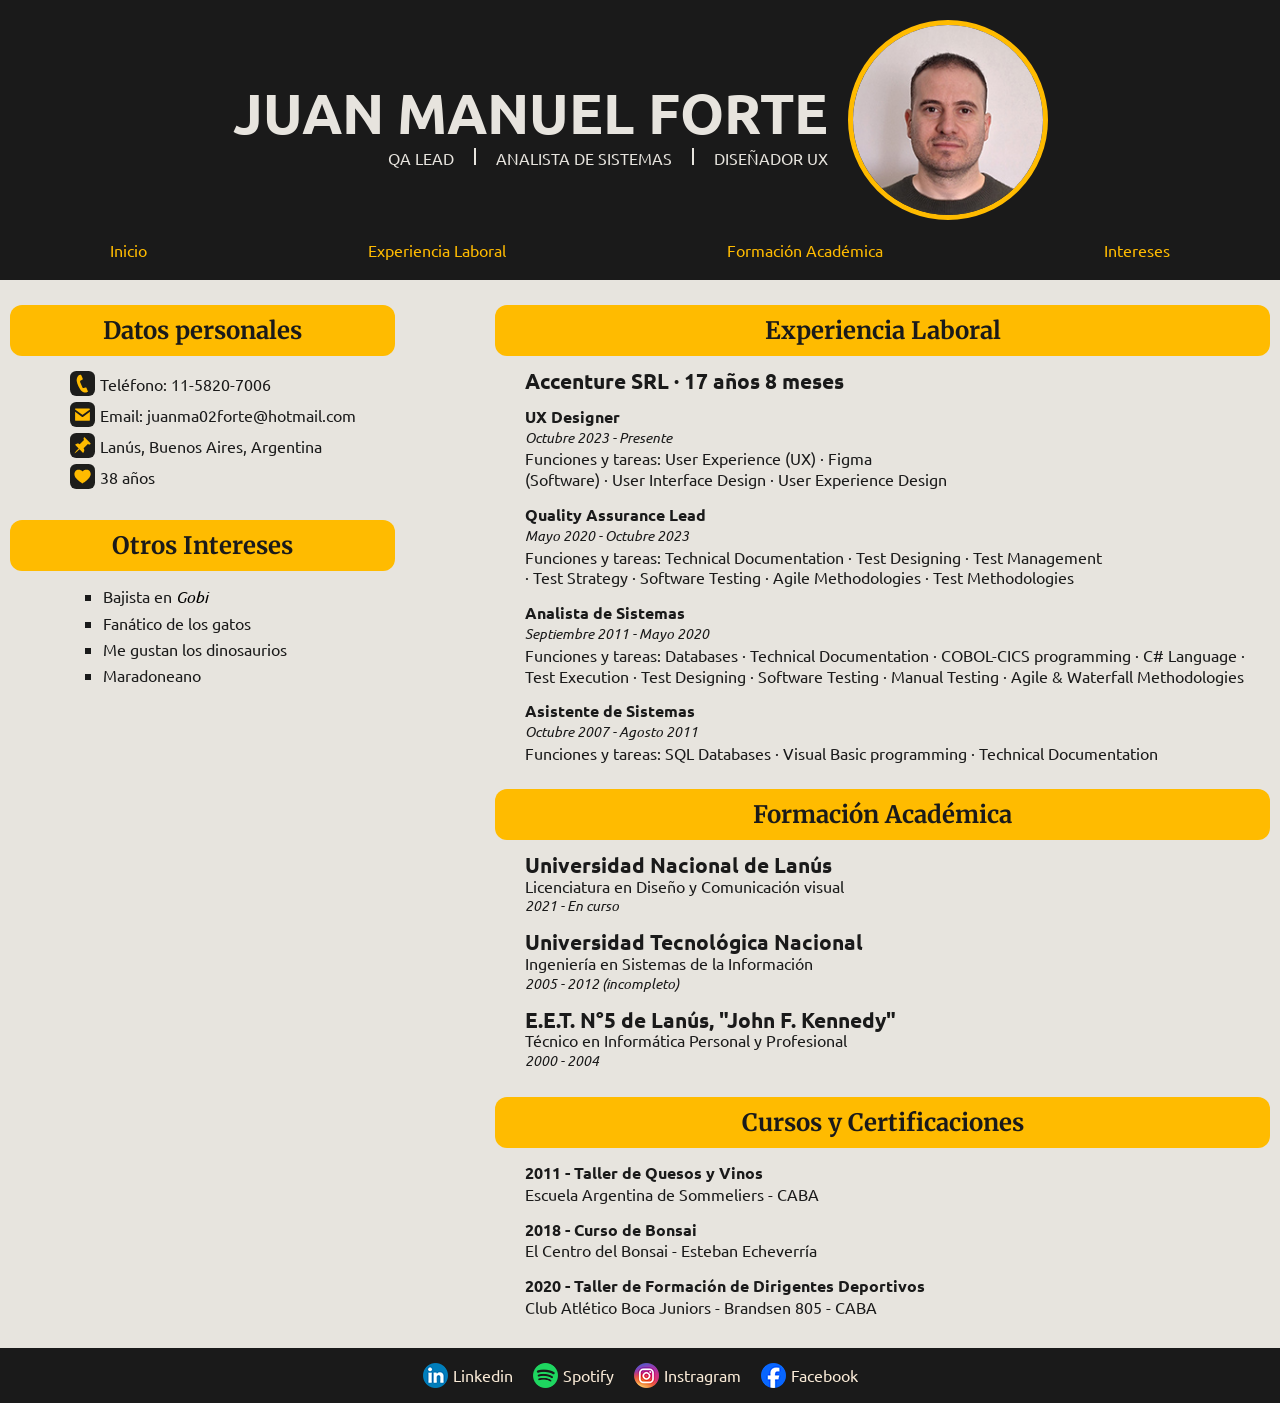
==== index.html @ f2ea15ac "primer commit" ====
<!DOCTYPE html>
<html>

<head>
    <meta charset="UTF-8" />
    <title>Portfolio Juan Forte</title>
    <link href="styles.css" rel="stylesheet" type="text/css">
    <link rel="icon" type="image/svg+xml" href="img/favicon.svg">
    <style>
        @import url('https://fonts.googleapis.com/css2?family=Merriweather:ital,opsz,wdth,wght@0,18..144,87..112,300..900;1,18..144,87..112,300..900&family=Ubuntu:ital,wght@0,300;0,400;0,500;0,700;1,300;1,400;1,500;1,700&display=swap');
    </style>
</head>

<body>
    <header>
        <section class="encabezado">
            <img src="img/foto_perfil.jpg" width="200px" height="200px" alt="Foto de perfil" class="mifoto" />
            <div class="contenedorNombre">
                <h1>JUAN MANUEL FORTE</h1>
                <ul class="bajada">
                    <li>QA LEAD</li>
                    <li class="licentral">ANALISTA DE SISTEMAS</li>
                    <li>DISEÑADOR UX</li>
                </ul>
            </div>
        </section>
        <nav>
            <a href="#">Inicio</a>
            <a href="#">Experiencia Laboral</a>
            <a href="#">Formación Académica</a>
            <a href="#">Intereses</a>
        </nav>
    </header>
    <main>
        <section class="izquierda">
            <h2>Datos personales</h2>
            <article class="art-datos">
                <ul class="ul-datos">
                    <li class="li-datos"><img src="img/telefono-ico.svg" width="25px" height="25px"
                            alt="Icono de teléfono" />Teléfono: 11-5820-7006</li>
                    <li class="li-datos"><img src="img/mail-ico.svg" width="25px" height="25px"
                            alt="Icono de correo" />Email: juanma02forte@hotmail.com
                    </li>
                    <li class="li-datos"><img src="img/pin-ico.svg" width="25px" height="25px"
                            alt="Icono de ubicación" />Lanús, Buenos Aires, Argentina
                    </li>
                    <li class="li-datos"><img src="img/corazon-ico.svg" width="25px" height="25px"
                            alt="Icono de corazón" />38 años</li>
                </ul>
            </article>
            <h2>Otros Intereses</h2>
            <article class="art-interes">
                <ul class="ul-interes">
                    <li class="li-interes">Bajista en
                        <a class="gobilink"
                            href="https://open.spotify.com/intl-es/album/5ESB9k8uZIxvv5B5M7W0Kl?si=IFUT2nIWQieeMrjZMBl7iA">Gobi</a>
                    </li>
                    <li class="li-interes">Fanático de los gatos</li>
                    <li class="li-interes">Me gustan los dinosaurios</li>
                    <li class="li-interes">Maradoneano</li>
                </ul>
            </article>
        </section>
        <section class="derecha">
            <h2>Experiencia Laboral</h2>
            <article class="art-derecha">
                <h3>Accenture SRL · 17 años 8 meses</h3>
                <ul>
                    <li>
                        <h4>UX Designer</h4>
                        <p class="fechas">Octubre 2023 - Presente</p>
                        <p>Funciones y tareas: User Experience (UX) · Figma (Software) · User Interface Design ·
                            User
                            Experience Design</p>
                    </li>
                    <li>
                        <h4>Quality Assurance Lead</h4>
                        <p class="fechas">Mayo 2020 - Octubre 2023</p>
                        <p>Funciones y tareas: Technical Documentation · Test Designing
                            · Test Management · Test Strategy · Software Testing · Agile Methodologies · Test
                            Methodologies</p>
                    </li>
                    <li>
                        <h4>Analista de Sistemas</h4>
                        <p class="fechas">Septiembre 2011 - Mayo 2020</p>
                        <p>Funciones y tareas: Databases · Technical Documentation · COBOL-CICS programming · C#
                            Language ·
                            Test
                            Execution ·
                            Test Designing · Software Testing · Manual Testing · Agile & Waterfall Methodologies
                        </p>
                    </li>
                    <li>
                        <h4>Asistente de Sistemas</h4>
                        <p class="fechas">Octubre 2007 - Agosto 2011</p>
                        <p>Funciones y tareas: SQL Databases · Visual Basic programming · Technical Documentation
                        </p>
                    </li>
                </ul>
            </article>
            <h2>Formación Académica</h2>
            <article class="art-derecha">
                <ul>
                    <li>
                        <h3>Universidad Nacional de Lanús</h3>
                        <p>Licenciatura en Diseño y Comunicación visual</p>
                        <p class="fechas">2021 - En curso</p>
                    </li>
                    <li>
                        <h3>Universidad Tecnológica Nacional</h3>
                        <p>Ingeniería en Sistemas de la Información</p>
                        <p class="fechas">2005 - 2012 (incompleto)</p>
                    </li>
                    <li>
                        <h3>E.E.T. N°5 de Lanús, "John F. Kennedy"</h3>
                        <p>Técnico en Informática Personal y Profesional</p>
                        <p class="fechas">2000 - 2004</p>
                    </li>
                </ul>
            </article>
            <h2>Cursos y Certificaciones</h2>
            <article class="art-derecha">
                <ul>
                    <li class="li-forma">
                        <h4>2011 - Taller de Quesos y Vinos</h4>
                        <p>Escuela Argentina de Sommeliers - CABA</p>
                    </li>
                    <li class="li-forma">
                        <h4>2018 - Curso de Bonsai</h4>
                        <p>El Centro del Bonsai - Esteban Echeverría</p>
                    </li>
                    <li class="li-forma">
                        <h4>2020 - Taller de Formación de Dirigentes Deportivos</h4>
                        <p>Club Atlético Boca Juniors - Brandsen 805 - CABA</p>
                    </li>
                </ul>
            </article>
        </section>
    </main>
    <footer>
        <ul>
            <li>
                <img src="img/linkedin_logo.png" width="25px" heigh="25px" alt="Logo linkedin" />
                <a href="https://www.linkedin.com/in/juanmanuelforte/">Linkedin</a>
            </li>
            <li>
                <img src="img/spotify_logo.png" width="25px" heigh="25px" alt="Logo Spotify" />
                <a
                    href="https://open.spotify.com/intl-es/album/5ESB9k8uZIxvv5B5M7W0Kl?si=IFUT2nIWQieeMrjZMBl7iA">Spotify</a>
            </li>
            <li>
                <img src="img/instagram_logo.png" width="25px" heigh="25px" alt="Logo Instagram" />
                <a href="https://www.instagram.com/juanma02forte">Instragram</a>
            </li>
            <li>
                <img src="img/facebook_logo.png" width="25px" heigh="25px" alt="Logo Facebook" />
                <a href="https://www.facebook.com/diegomaradona">Facebook</a>
            </li>
        </ul>
    </footer>
</body>

</html>
---- styles.css ----
@charset "utf-8";

* {
    font-family: "Ubuntu", sans-serif;
    box-sizing: border-box;
    margin: 0;
}

body {
    background-color: #1a1a1a;
    color: rgb(231, 228, 222);
    font-size: 1rem;
}

header {
    display: flex;
    align-items: center;
    flex-direction: column;
}

.encabezado {
    display: flex;
    flex-direction: row-reverse;
    justify-content: center;
    align-content: space-around;
    align-items: center;
    gap: 20px;
    margin-bottom: 20px;
    margin-top: 20px;
}

.contenedorNombre {
    display: flex;
    justify-content: flex-end;
    flex-direction: column;
    align-content: space-between;
    align-items: flex-end;
}

.bajada {
    display: flex;
    flex-direction: row;
    gap: 20px;
    height: 17px;
}

.licentral {
    border-left: 2px solid rgb(231, 228, 222);
    border-right: 2px solid rgb(231, 228, 222);
    padding-left: 20px;
    padding-right: 20px;
}

.mifoto {
    width: 200px;
    height: 200px;
    border-radius: 50%;
    border: 5px solid #ffbb00;
    object-fit: cover;
}

nav {
    display: flex;
    justify-content: space-around;
    margin-bottom: 20px;
    width: 100%;
    max-width: 1525px;
}

nav a {
    color: #ffbb00;
    text-decoration: none;
}

h1 {
    font-size: 3.5rem;
}

h2 {
    display: flex;
    font-family: "Merriweather", serif;
    background-color: #ffbb00;
    padding: 10px;
    margin-top: 25px;
    justify-content: center;
    border-radius: 12px;
}

h3 {
    font-size: 1.3rem;
    margin-top: 15px;
}

h4 {
    margin-top: 15px;
}

main {
    background-color: rgb(231, 228, 222);
    color: #1a1a1a;
    display: flex;
    padding-bottom: 30px;
    gap: 100px;
    justify-content: center;
}

.fechas {
    font-style: italic;
    font-size: 0.9rem;
}

ul {
    list-style-type: none;
    padding-left: 0;
}

.izquierda {
    flex: 1;
    min-width: 320px;
    max-width: 385px;
}

.derecha {
    flex: 2;
    min-width: 600px;
    max-width: 775px;
    background-color: rgb(231, 228, 222);
    text-wrap: balance;
}

.art-derecha {
    display: flex;
    flex-direction: column;
    max-width: 800px;
    padding-left: 30px;
    line-height: 1.3rem;
}

.ul-interes {
    display: flex;
    width: 240px;
    padding-top: 12px;
    flex-direction: column;
}

.art-datos {
    display: flex;
    justify-content: center;
}

.art-interes {
    display: flex;
    justify-content: center;
}

.ul-datos {
    display: flex;
    padding-top: 12px;
    padding-bottom: 3px;
    flex-direction: column;
    justify-content: center;
}

.li-datos {
    display: flex;
    margin-left: 20px;
    padding-top: 3px;
    padding-bottom: 3px;
    align-items: center;
    gap: 5px;
}

.li-interes {

    list-style-type: square;
    margin-left: 20px;
    padding-top: 3px;
    padding-bottom: 3px;
    gap: 15px;
}

.gobilink {
    color: black;
    font-weight: 400;
    font-style: italic;
    text-decoration: none;
}

footer {
    display: flex;
    padding-top: 15px;
    padding-bottom: 15px;
    flex-wrap: wrap;
    justify-content: center;
    gap: 20px;
}

footer ul {
    display: flex;
    gap: 20px;
}

footer li {
    display: flex;
    align-items: center;
    gap: 5px;
}

footer a {
    color: antiquewhite;
    text-decoration: none;
}
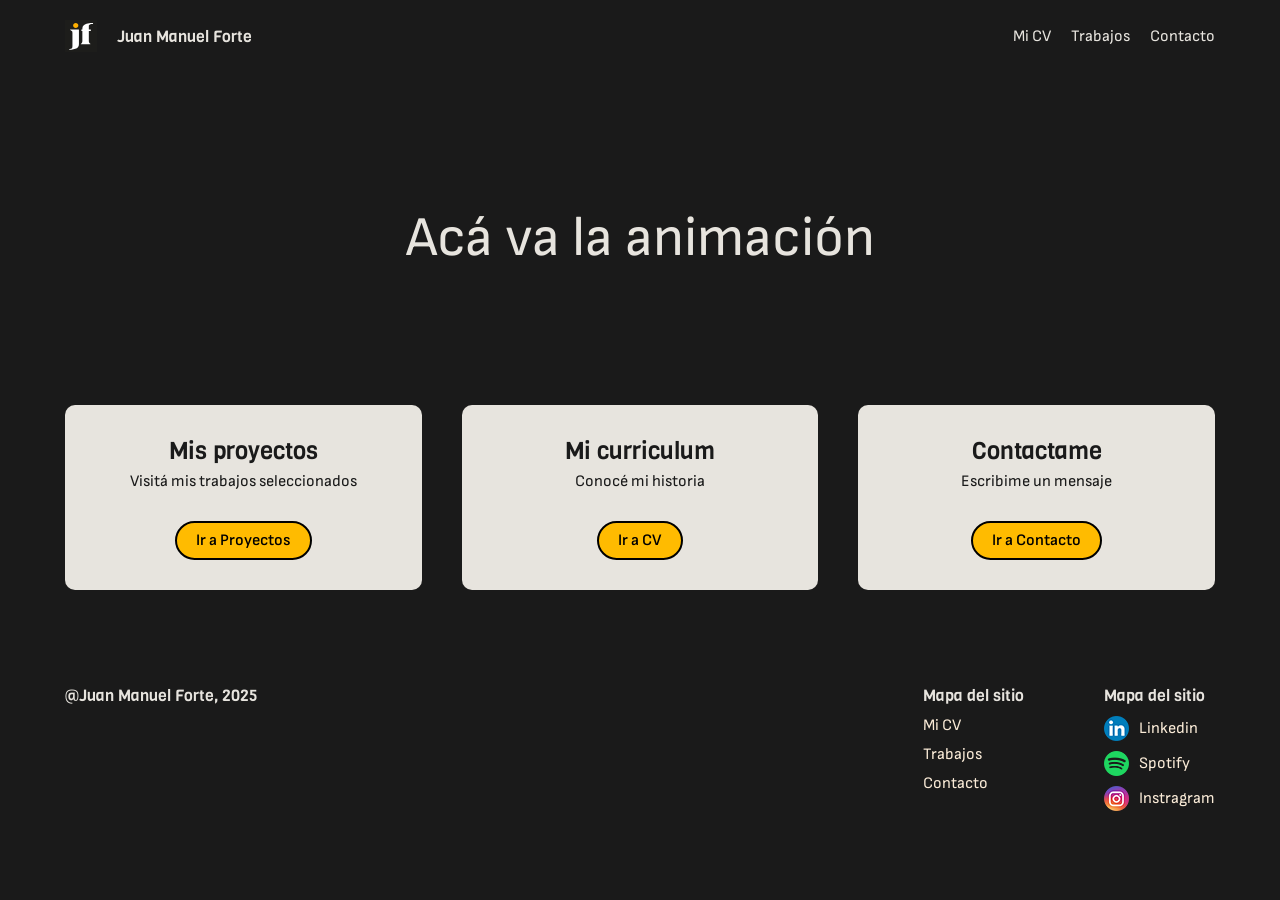
==== commit a9235e42: "home-v1" ====
--- a/index.html
+++ b/index.html
@@ -7,156 +7,80 @@
     <link href="styles.css" rel="stylesheet" type="text/css">
     <link rel="icon" type="image/svg+xml" href="img/favicon.svg">
     <style>
-        @import url('https://fonts.googleapis.com/css2?family=Merriweather:ital,opsz,wdth,wght@0,18..144,87..112,300..900;1,18..144,87..112,300..900&family=Ubuntu:ital,wght@0,300;0,400;0,500;0,700;1,300;1,400;1,500;1,700&display=swap');
+        @import url('https://fonts.googleapis.com/css2?family=Sofia+Sans:ital,wght@0,1..1000;1,1..1000&family=Viga&display=swap');
     </style>
 </head>
 
 <body>
     <header>
-        <section class="encabezado">
-            <img src="img/foto_perfil.jpg" width="200px" height="200px" alt="Foto de perfil" class="mifoto" />
-            <div class="contenedorNombre">
-                <h1>JUAN MANUEL FORTE</h1>
-                <ul class="bajada">
-                    <li>QA LEAD</li>
-                    <li class="licentral">ANALISTA DE SISTEMAS</li>
-                    <li>DISEÑADOR UX</li>
-                </ul>
-            </div>
-        </section>
+        <a href="index.html" class="logo-y-nombre">
+            <img src="img/favicon.svg" width="32px" height="32px" alt="logo" />
+            <h5>Juan Manuel Forte</h5>
+        </a>
         <nav>
-            <a href="#">Inicio</a>
-            <a href="#">Experiencia Laboral</a>
-            <a href="#">Formación Académica</a>
-            <a href="#">Intereses</a>
+            <a href="mi-cv.html">Mi CV</a>
+            <a href="trabajos.html">Trabajos</a>
+            <a href="contacto.html">Contacto</a>
         </nav>
     </header>
     <main>
-        <section class="izquierda">
-            <h2>Datos personales</h2>
-            <article class="art-datos">
-                <ul class="ul-datos">
-                    <li class="li-datos"><img src="img/telefono-ico.svg" width="25px" height="25px"
-                            alt="Icono de teléfono" />Teléfono: 11-5820-7006</li>
-                    <li class="li-datos"><img src="img/mail-ico.svg" width="25px" height="25px"
-                            alt="Icono de correo" />Email: juanma02forte@hotmail.com
-                    </li>
-                    <li class="li-datos"><img src="img/pin-ico.svg" width="25px" height="25px"
-                            alt="Icono de ubicación" />Lanús, Buenos Aires, Argentina
-                    </li>
-                    <li class="li-datos"><img src="img/corazon-ico.svg" width="25px" height="25px"
-                            alt="Icono de corazón" />38 años</li>
-                </ul>
+        <section class="hero">
+            <h1>Acá va la animación</h1>
+        </section>
+        <section class="tarjetas">
+            <article class="tarjeta">
+                <h2 class="h2-home">Mis proyectos</h2>
+                <p>Visitá mis trabajos seleccionados</p>
+                <a href="trabajos.html" class="boton">Ir a Proyectos</a>
             </article>
-            <h2>Otros Intereses</h2>
-            <article class="art-interes">
-                <ul class="ul-interes">
-                    <li class="li-interes">Bajista en
-                        <a class="gobilink"
-                            href="https://open.spotify.com/intl-es/album/5ESB9k8uZIxvv5B5M7W0Kl?si=IFUT2nIWQieeMrjZMBl7iA">Gobi</a>
-                    </li>
-                    <li class="li-interes">Fanático de los gatos</li>
-                    <li class="li-interes">Me gustan los dinosaurios</li>
-                    <li class="li-interes">Maradoneano</li>
-                </ul>
+            <article class="tarjeta">
+                <h2 class="h2-home">Mi curriculum</h2>
+                <p>Conocé mi historia</p>
+                <a href="mi-cv.html" class="boton">Ir a CV</a>
             </article>
-        </section>
-        <section class="derecha">
-            <h2>Experiencia Laboral</h2>
-            <article class="art-derecha">
-                <h3>Accenture SRL · 17 años 8 meses</h3>
-                <ul>
-                    <li>
-                        <h4>UX Designer</h4>
-                        <p class="fechas">Octubre 2023 - Presente</p>
-                        <p>Funciones y tareas: User Experience (UX) · Figma (Software) · User Interface Design ·
-                            User
-                            Experience Design</p>
-                    </li>
-                    <li>
-                        <h4>Quality Assurance Lead</h4>
-                        <p class="fechas">Mayo 2020 - Octubre 2023</p>
-                        <p>Funciones y tareas: Technical Documentation · Test Designing
-                            · Test Management · Test Strategy · Software Testing · Agile Methodologies · Test
-                            Methodologies</p>
-                    </li>
-                    <li>
-                        <h4>Analista de Sistemas</h4>
-                        <p class="fechas">Septiembre 2011 - Mayo 2020</p>
-                        <p>Funciones y tareas: Databases · Technical Documentation · COBOL-CICS programming · C#
-                            Language ·
-                            Test
-                            Execution ·
-                            Test Designing · Software Testing · Manual Testing · Agile & Waterfall Methodologies
-                        </p>
-                    </li>
-                    <li>
-                        <h4>Asistente de Sistemas</h4>
-                        <p class="fechas">Octubre 2007 - Agosto 2011</p>
-                        <p>Funciones y tareas: SQL Databases · Visual Basic programming · Technical Documentation
-                        </p>
-                    </li>
-                </ul>
-            </article>
-            <h2>Formación Académica</h2>
-            <article class="art-derecha">
-                <ul>
-                    <li>
-                        <h3>Universidad Nacional de Lanús</h3>
-                        <p>Licenciatura en Diseño y Comunicación visual</p>
-                        <p class="fechas">2021 - En curso</p>
-                    </li>
-                    <li>
-                        <h3>Universidad Tecnológica Nacional</h3>
-                        <p>Ingeniería en Sistemas de la Información</p>
-                        <p class="fechas">2005 - 2012 (incompleto)</p>
-                    </li>
-                    <li>
-                        <h3>E.E.T. N°5 de Lanús, "John F. Kennedy"</h3>
-                        <p>Técnico en Informática Personal y Profesional</p>
-                        <p class="fechas">2000 - 2004</p>
-                    </li>
-                </ul>
-            </article>
-            <h2>Cursos y Certificaciones</h2>
-            <article class="art-derecha">
-                <ul>
-                    <li class="li-forma">
-                        <h4>2011 - Taller de Quesos y Vinos</h4>
-                        <p>Escuela Argentina de Sommeliers - CABA</p>
-                    </li>
-                    <li class="li-forma">
-                        <h4>2018 - Curso de Bonsai</h4>
-                        <p>El Centro del Bonsai - Esteban Echeverría</p>
-                    </li>
-                    <li class="li-forma">
-                        <h4>2020 - Taller de Formación de Dirigentes Deportivos</h4>
-                        <p>Club Atlético Boca Juniors - Brandsen 805 - CABA</p>
-                    </li>
-                </ul>
+            <article class="tarjeta">
+                <h2 class="h2-home">Contactame</h2>
+                <p>Escribime un mensaje</p>
+                <a href="contacto.html" class="boton">Ir a Contacto</a>
             </article>
         </section>
     </main>
     <footer>
-        <ul>
-            <li>
-                <img src="img/linkedin_logo.png" width="25px" heigh="25px" alt="Logo linkedin" />
-                <a href="https://www.linkedin.com/in/juanmanuelforte/">Linkedin</a>
-            </li>
-            <li>
-                <img src="img/spotify_logo.png" width="25px" heigh="25px" alt="Logo Spotify" />
-                <a
-                    href="https://open.spotify.com/intl-es/album/5ESB9k8uZIxvv5B5M7W0Kl?si=IFUT2nIWQieeMrjZMBl7iA">Spotify</a>
-            </li>
-            <li>
-                <img src="img/instagram_logo.png" width="25px" heigh="25px" alt="Logo Instagram" />
-                <a href="https://www.instagram.com/juanma02forte">Instragram</a>
-            </li>
-            <li>
-                <img src="img/facebook_logo.png" width="25px" heigh="25px" alt="Logo Facebook" />
-                <a href="https://www.facebook.com/diegomaradona">Facebook</a>
-            </li>
-        </ul>
+        <h5>@Juan Manuel Forte, 2025</h5>
+        <section class="links-footer">
+            <ul>
+                <li>
+                    <h5>Mapa del sitio</h5>
+                </li>
+                <li>
+                    <a href="mi-cv.html">Mi CV</a>
+                </li>
+                <li>
+                    <a href="trabajos.html">Trabajos</a>
+                </li>
+                <li>
+                    <a href="contacto.html">Contacto</a>
+                </li>
+            </ul>
+            <ul>
+                <li>
+                    <h5>Mapa del sitio</h5>
+                </li>
+                <li>
+                    <img src="img/linkedin_logo.png" width="25px" heigh="25px" alt="Logo linkedin" />
+                    <a href="https://www.linkedin.com/in/juanmanuelforte/">Linkedin</a>
+                </li>
+                <li>
+                    <img src="img/spotify_logo.png" width="25px" heigh="25px" alt="Logo Spotify" />
+                    <a
+                        href="https://open.spotify.com/intl-es/album/5ESB9k8uZIxvv5B5M7W0Kl?si=IFUT2nIWQieeMrjZMBl7iA">Spotify</a>
+                </li>
+                <li>
+                    <img src="img/instagram_logo.png" width="25px" heigh="25px" alt="Logo Instagram" />
+                    <a href="https://www.instagram.com/juanma02forte">Instragram</a>
+                </li>
+            </ul>
+        </section>
     </footer>
 </body>
 
--- a/styles.css
+++ b/styles.css
@@ -1,21 +1,64 @@
 @charset "utf-8";
 
+:root{
+  --boton-fondo: #FFBB00; 
+  --boton-texto: #000000;  
+  --boton-radio: 9999px; 
+  --boton-borde: 2px;   
+  --boton-padding: 0.6rem 1.2rem;
+  --boton-font: 16px/1 "Sofia Sans", Roboto, sans-serif;
+}
+
+
+/*
 * {
     font-family: "Ubuntu", sans-serif;
     box-sizing: border-box;
     margin: 0;
+}*/
+
+* {font-family: "Sofia Sans", sans-serif;
+  font-weight: 400;
+  color: #1a1a1a;
+  font-style: normal;
+  box-sizing: border-box;
+  margin: 0;
 }
 
 body {
     background-color: #1a1a1a;
     color: rgb(231, 228, 222);
     font-size: 1rem;
+    display: flex;
+    flex-direction: column;
+    align-content: space-between;
+    align-items: center;
+    justify-content: space-between;
 }
 
 header {
-    display: flex;
-    align-items: center;
-    flex-direction: column;
+    font-family: "Viga", sans-serif;
+  font-weight: 400;
+  font-style: normal;
+    width: 100%;
+    display: flex;
+    align-items: center;
+    flex-direction: row;
+    align-content: center;
+    justify-content: space-between;
+    max-width: 1150px;
+}
+
+.logo-y-nombre {
+    display: flex;
+    flex-direction: row;
+    justify-content: center;
+    align-content: space-around;
+    align-items: center;
+    gap: 20px;
+    margin-bottom: 20px;
+    margin-top: 20px;
+    white-space: nowrap;
 }
 
 .encabezado {
@@ -62,23 +105,25 @@
 nav {
     display: flex;
     justify-content: space-around;
-    margin-bottom: 20px;
-    width: 100%;
-    max-width: 1525px;
-}
-
-nav a {
-    color: #ffbb00;
+    gap: 20px;
+    max-width: 500px;
+}
+
+header a {
+    color:rgb(231, 228, 222);
     text-decoration: none;
 }
 
 h1 {
     font-size: 3.5rem;
-}
-
-h2 {
-    display: flex;
-    font-family: "Merriweather", serif;
+    color: rgb(231, 228, 222);
+}
+
+.h2-cv {
+    font-family: "Viga", sans-serif;
+    font-weight: 400;
+    font-style: normal;
+    display: flex;
     background-color: #ffbb00;
     padding: 10px;
     margin-top: 25px;
@@ -86,7 +131,23 @@
     border-radius: 12px;
 }
 
+.h2-home {
+    font-family: "Viga", sans-serif;
+    color:#1a1a1a;
+    font-size: 1.5rem;
+    font-weight: 400;
+    font-style: normal;
+    display: flex;
+    padding: 5px;
+    margin-top: 25px;
+    justify-content: center;
+}
+
 h3 {
+    font-family: "Sofia Sans", sans-serif;
+    font-optical-sizing: auto;
+    font-weight: 400;
+    font-style: normal;
     font-size: 1.3rem;
     margin-top: 15px;
 }
@@ -95,13 +156,71 @@
     margin-top: 15px;
 }
 
+h5 {
+    font-family: "Viga", sans-serif;
+    font-weight: 400;
+    font-style: normal;
+    font-size: 1rem;
+    color: rgb(231, 228, 222);
+}
+
 main {
+    display: flex;
+    padding-bottom: 30px;
+    justify-content: center;
+    flex-direction: column;
+    width: 100%;
+    align-items: center;
+    max-width: 1150px;
+}
+
+.hero {
+    display: flex;
+    height: 333px;
+    align-items: center;
+}
+
+.tarjetas {
+    display: flex;
+    justify-content: space-around;
+    width: 100%;
+    align-items: center;
+    gap: 40px;
+}
+
+.tarjeta {
+    display: flex;
     background-color: rgb(231, 228, 222);
-    color: #1a1a1a;
-    display: flex;
-    padding-bottom: 30px;
-    gap: 100px;
-    justify-content: center;
+    width: 100%;
+    align-items: center;
+    flex-direction: column;
+    border-radius: 10px;
+}
+
+.boton {
+  display: inline-block;
+  background: var(--boton-fondo);
+  color: var(--boton-texto);
+  font: var(--boton-font);
+  font-weight: 600;
+  padding: var(--boton-padding);
+  border-radius: var(--boton-radio);
+  border: var(--boton-borde) solid var(--boton-texto);
+  text-decoration: none;
+  text-align: center;
+  cursor: pointer;
+  margin: 30px;
+  transition: transform 120ms ease, box-shadow 120ms ease, filter 120ms ease;
+}
+
+.boton:hover{
+  transform: translateY(-2px);
+  box-shadow: 0 6px 18px rgba(0,0,0,0.12);
+}
+
+.boton:active{
+  transform: translateY(0);
+  box-shadow: 0 3px 8px rgba(0,0,0,0.12);
 }
 
 .fechas {
@@ -191,19 +310,33 @@
     padding-top: 15px;
     padding-bottom: 15px;
     flex-wrap: wrap;
-    justify-content: center;
-    gap: 20px;
+    justify-content: space-between;
+    gap: 50px;
+    width: 100%;
+    align-items: flex-start;
+    max-width: 1150px;
+    margin: 50px;
+}
+
+.links-footer {
+display: flex;
+gap: 80px;
 }
 
 footer ul {
-    display: flex;
-    gap: 20px;
+    font-family: "Sofia Sans", sans-serif;
+    font-optical-sizing: auto;
+    font-weight: 400;
+    font-style: normal;
+    display: flex;
+    flex-direction: column;
+    gap: 10px;
 }
 
 footer li {
     display: flex;
     align-items: center;
-    gap: 5px;
+    gap: 10px;
 }
 
 footer a {
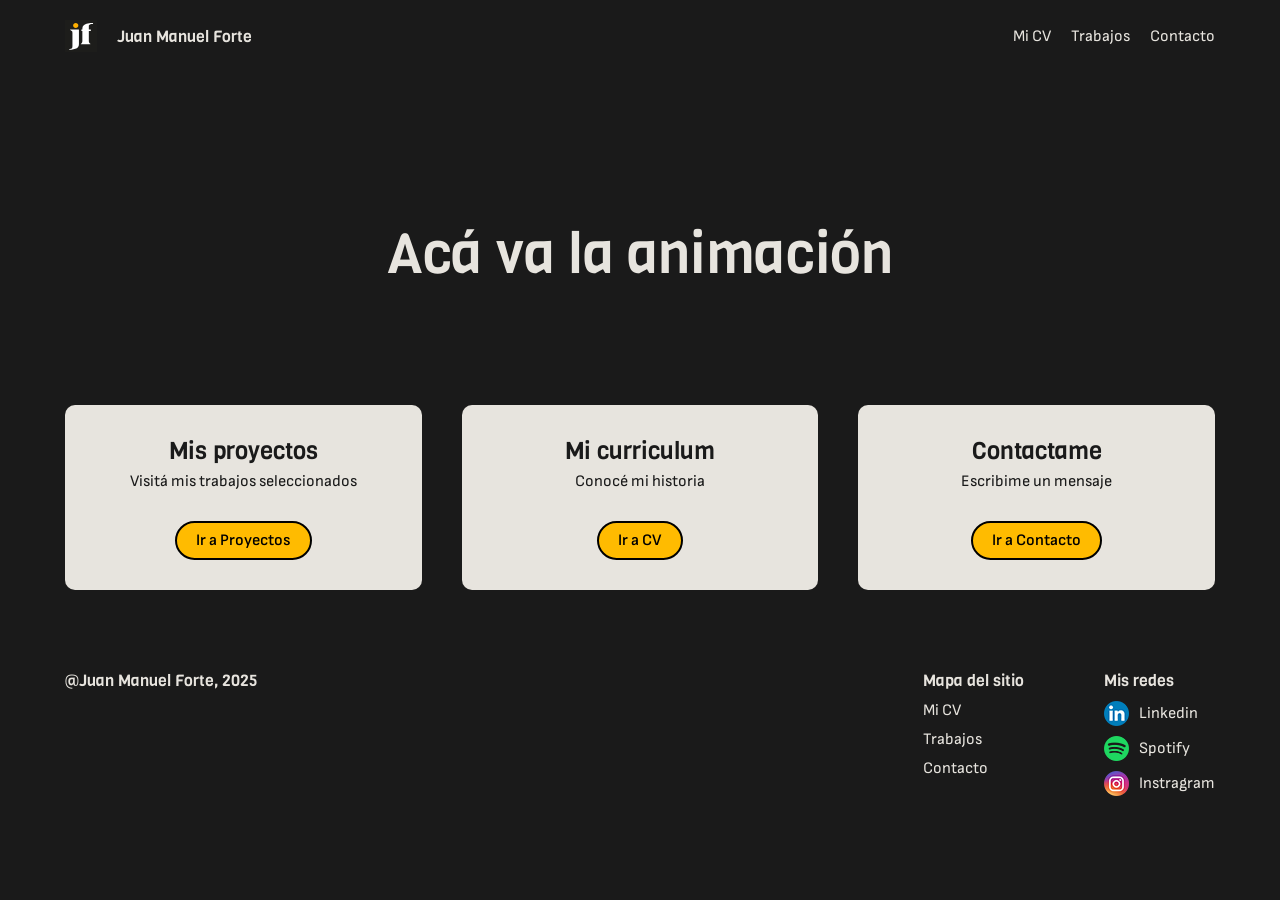
==== commit d7eec53e: "galeriav2" ====
--- a/index.html
+++ b/index.html
@@ -11,21 +11,23 @@
     </style>
 </head>
 
-<body>
+<body id="body-negro">
     <header>
-        <a href="index.html" class="logo-y-nombre">
-            <img src="img/favicon.svg" width="32px" height="32px" alt="logo" />
-            <h5>Juan Manuel Forte</h5>
-        </a>
-        <nav>
-            <a href="mi-cv.html">Mi CV</a>
-            <a href="trabajos.html">Trabajos</a>
-            <a href="contacto.html">Contacto</a>
-        </nav>
+        <div class="contenedor-header">
+            <a href="index.html" class="logo-y-nombre">
+                <img src="img/favicon.svg" width="32px" height="32px" alt="logo" />
+                <h5>Juan Manuel Forte</h5>
+            </a>
+            <nav>
+                <a href="mi-cv.html">Mi CV</a>
+                <a href="trabajos.html">Trabajos</a>
+                <a href="contacto.html">Contacto</a>
+            </nav>
+        </div>    
     </header>
     <main>
         <section class="hero">
-            <h1>Acá va la animación</h1>
+            <h1 class="h1-home">Acá va la animación</h1>
         </section>
         <section class="tarjetas">
             <article class="tarjeta">
@@ -46,41 +48,43 @@
         </section>
     </main>
     <footer>
-        <h5>@Juan Manuel Forte, 2025</h5>
-        <section class="links-footer">
-            <ul>
-                <li>
-                    <h5>Mapa del sitio</h5>
-                </li>
-                <li>
-                    <a href="mi-cv.html">Mi CV</a>
-                </li>
-                <li>
-                    <a href="trabajos.html">Trabajos</a>
-                </li>
-                <li>
-                    <a href="contacto.html">Contacto</a>
-                </li>
-            </ul>
-            <ul>
-                <li>
-                    <h5>Mapa del sitio</h5>
-                </li>
-                <li>
-                    <img src="img/linkedin_logo.png" width="25px" heigh="25px" alt="Logo linkedin" />
-                    <a href="https://www.linkedin.com/in/juanmanuelforte/">Linkedin</a>
-                </li>
-                <li>
-                    <img src="img/spotify_logo.png" width="25px" heigh="25px" alt="Logo Spotify" />
-                    <a
-                        href="https://open.spotify.com/intl-es/album/5ESB9k8uZIxvv5B5M7W0Kl?si=IFUT2nIWQieeMrjZMBl7iA">Spotify</a>
-                </li>
-                <li>
-                    <img src="img/instagram_logo.png" width="25px" heigh="25px" alt="Logo Instagram" />
-                    <a href="https://www.instagram.com/juanma02forte">Instragram</a>
-                </li>
-            </ul>
-        </section>
+        <div class="contenedor-footer">
+            <h5>@Juan Manuel Forte, 2025</h5>
+            <div class="links-footer">
+                <ul>
+                    <li>
+                        <h5>Mapa del sitio</h5>
+                    </li>
+                    <li>
+                        <a href="mi-cv.html">Mi CV</a>
+                    </li>
+                    <li>
+                        <a href="trabajos.html">Trabajos</a>
+                    </li>
+                    <li>
+                        <a href="contacto.html">Contacto</a>
+                    </li>
+                </ul>
+                <ul>
+                    <li>
+                        <h5>Mis redes</h5>
+                    </li>
+                    <li>
+                        <img src="img/linkedin_logo.png" width="25px" heigh="25px" alt="Logo linkedin" />
+                        <a href="https://www.linkedin.com/in/juanmanuelforte/">Linkedin</a>
+                    </li>
+                    <li>
+                        <img src="img/spotify_logo.png" width="25px" heigh="25px" alt="Logo Spotify" />
+                        <a
+                            href="https://open.spotify.com/intl-es/album/5ESB9k8uZIxvv5B5M7W0Kl?si=IFUT2nIWQieeMrjZMBl7iA">Spotify</a>
+                    </li>
+                    <li>
+                        <img src="img/instagram_logo.png" width="25px" heigh="25px" alt="Logo Instagram" />
+                        <a href="https://www.instagram.com/juanma02forte">Instragram</a>
+                    </li>
+                </ul>
+            </div>
+        </div>
     </footer>
 </body>
 
--- a/styles.css
+++ b/styles.css
@@ -1,52 +1,100 @@
 @charset "utf-8";
 
-:root{
-  --boton-fondo: #FFBB00; 
-  --boton-texto: #000000;  
-  --boton-radio: 9999px; 
-  --boton-borde: 2px;   
-  --boton-padding: 0.6rem 1.2rem;
-  --boton-font: 16px/1 "Sofia Sans", Roboto, sans-serif;
-}
-
-
-/*
+:root {
+    --boton-fondo: #FFBB00;
+    --boton-texto: #000000;
+    --boton-radio: 9999px;
+    --boton-borde: 2px;
+    --boton-padding: 0.6rem 1.2rem;
+    --boton-font: 16px/1 "Sofia Sans", Roboto, sans-serif;
+    --negro1: #1a1a1a;
+    --amarillo1: #FFBB00;
+    --blanco1: rgb(231, 228, 222);
+}
+
 * {
-    font-family: "Ubuntu", sans-serif;
+    font-family: "Sofia Sans", sans-serif;
+    font-weight: 400;
+    color: var(--negro1);
+    font-style: normal;
     box-sizing: border-box;
     margin: 0;
-}*/
-
-* {font-family: "Sofia Sans", sans-serif;
-  font-weight: 400;
-  color: #1a1a1a;
-  font-style: normal;
-  box-sizing: border-box;
-  margin: 0;
 }
 
 body {
-    background-color: #1a1a1a;
-    color: rgb(231, 228, 222);
+    background-color: var(--blanco1);
+    color: var(--negro1);
     font-size: 1rem;
     display: flex;
     flex-direction: column;
-    align-content: space-between;
+    align-items: center;
+}
+
+header {
+    background-color: var(--negro1);
+    font-family: "Viga", sans-serif;
+    font-weight: 400;
+    font-style: normal;
+    width: 100%;
+    display: flex;
+    justify-content: center;
+}
+
+footer {
+    display: flex;
+    padding-top: 15px;
+    padding-bottom: 15px;
+    flex-wrap: wrap;
+    justify-content: center;
+    gap: 50px;
+    width: 100%;
+    align-items: flex-start;
+    padding: 50px 0;
+    background-color: var(--negro1);
+}
+
+.contenedor-header {
+    display: flex;
+    max-width: 1150px;
+    width: 100%;
+    flex-direction: row;
     align-items: center;
     justify-content: space-between;
 }
 
-header {
-    font-family: "Viga", sans-serif;
-  font-weight: 400;
-  font-style: normal;
-    width: 100%;
-    display: flex;
-    align-items: center;
+.contenedor-footer {
+    display: flex;
+    max-width: 1150px;
+    width: 100%;
     flex-direction: row;
-    align-content: center;
     justify-content: space-between;
-    max-width: 1150px;
+    align-items: flex-start;
+}
+
+.links-footer {
+    display: flex;
+    gap: 80px;
+}
+
+footer ul {
+    font-family: "Sofia Sans", sans-serif;
+    font-optical-sizing: auto;
+    font-weight: 400;
+    font-style: normal;
+    display: flex;
+    flex-direction: column;
+    gap: 10px;
+}
+
+footer li {
+    display: flex;
+    align-items: center;
+    gap: 10px;
+}
+
+footer a {
+    color: var(--blanco1);
+    text-decoration: none;
 }
 
 .logo-y-nombre {
@@ -88,8 +136,8 @@
 }
 
 .licentral {
-    border-left: 2px solid rgb(231, 228, 222);
-    border-right: 2px solid rgb(231, 228, 222);
+    border-left: 2px solid var(--blanco1);
+    border-right: 2px solid var(--blanco1);
     padding-left: 20px;
     padding-right: 20px;
 }
@@ -98,7 +146,7 @@
     width: 200px;
     height: 200px;
     border-radius: 50%;
-    border: 5px solid #ffbb00;
+    border: 5px solid var(--amarillo1);
     object-fit: cover;
 }
 
@@ -110,30 +158,43 @@
 }
 
 header a {
-    color:rgb(231, 228, 222);
+    color: var(--blanco1);
     text-decoration: none;
 }
 
+.h1-home {
+    font-size: 3.5rem;
+    color: var(--blanco1);
+}
+
 h1 {
-    font-size: 3.5rem;
-    color: rgb(231, 228, 222);
-}
-
-.h2-cv {
+    font-size: 2rem;
+    color: var(--negro1);
     font-family: "Viga", sans-serif;
-    font-weight: 400;
-    font-style: normal;
-    display: flex;
-    background-color: #ffbb00;
+    font-style: normal;
+    font-weight: 400;
+    line-height: normal;
+    letter-spacing: 0.4px;
+    padding-top: 30px;
+}
+
+h2 {
+    font-family: "Viga", sans-serif;
+    font-weight: 400;
+    font-style: normal;
+    display: flex;
+    background-color: var(--negro1);
+    color: var(--amarillo1);
     padding: 10px;
     margin-top: 25px;
     justify-content: center;
-    border-radius: 12px;
+    border-radius: 10px;
 }
 
 .h2-home {
     font-family: "Viga", sans-serif;
-    color:#1a1a1a;
+    color: var(--negro1);
+    background-color: initial;
     font-size: 1.5rem;
     font-weight: 400;
     font-style: normal;
@@ -145,11 +206,13 @@
 
 h3 {
     font-family: "Sofia Sans", sans-serif;
-    font-optical-sizing: auto;
-    font-weight: 400;
-    font-style: normal;
-    font-size: 1.3rem;
-    margin-top: 15px;
+    color: #717171;
+    /* Texto */
+    font-size: 1.2rem;
+    font-style: normal;
+    font-weight: 400;
+    line-height: 24px;
+    /* 133.333% */
 }
 
 h4 {
@@ -161,7 +224,7 @@
     font-weight: 400;
     font-style: normal;
     font-size: 1rem;
-    color: rgb(231, 228, 222);
+    color: var(--blanco1);
 }
 
 main {
@@ -172,6 +235,11 @@
     width: 100%;
     align-items: center;
     max-width: 1150px;
+    /* background-color: var(--blanco1); */
+}
+
+#body-negro {
+    background-color: var(--negro1);
 }
 
 .hero {
@@ -190,37 +258,91 @@
 
 .tarjeta {
     display: flex;
-    background-color: rgb(231, 228, 222);
+    background-color: var(--blanco1);
     width: 100%;
     align-items: center;
     flex-direction: column;
     border-radius: 10px;
 }
 
+.tarjetas-trabajos {
+    display: flex;
+    justify-content: space-around;
+    width: 100%;
+    align-items: center;
+    gap: 40px;
+    padding: 20px;
+}
+
+.tarjetas-vertical {
+    display: flex;
+    flex-direction: column;
+    width: 100%;
+}
+
+.trabajo {
+    display: flex;
+    background-color: var(--negro1);
+    width: 100%;
+    align-items: flex-start;
+    flex-direction: column;
+    border-radius: 10px;
+    padding-top: 28px;
+    padding-left: 34px;
+    padding-right: 34px;
+}
+
+.trabajo h2 {
+    padding: 0;
+    margin: 0;
+}
+
+.trabajo img { 
+    padding-top: 20px;
+}
+
+.trabajo h4 {
+    color:#717171;
+    padding: 0;
+    margin: 0;
+    text-transform: uppercase;
+    font-style: italic;
+}
+
+.trabajo div { 
+    width: 100%;
+    display: flex;
+    justify-content: flex-end;
+}
+
+.trabajo a { 
+    margin: 28px 0px;
+}
+
 .boton {
-  display: inline-block;
-  background: var(--boton-fondo);
-  color: var(--boton-texto);
-  font: var(--boton-font);
-  font-weight: 600;
-  padding: var(--boton-padding);
-  border-radius: var(--boton-radio);
-  border: var(--boton-borde) solid var(--boton-texto);
-  text-decoration: none;
-  text-align: center;
-  cursor: pointer;
-  margin: 30px;
-  transition: transform 120ms ease, box-shadow 120ms ease, filter 120ms ease;
-}
-
-.boton:hover{
-  transform: translateY(-2px);
-  box-shadow: 0 6px 18px rgba(0,0,0,0.12);
-}
-
-.boton:active{
-  transform: translateY(0);
-  box-shadow: 0 3px 8px rgba(0,0,0,0.12);
+    display: inline-block;
+    background: var(--boton-fondo);
+    color: var(--boton-texto);
+    font: var(--boton-font);
+    font-weight: 600;
+    padding: var(--boton-padding);
+    border-radius: var(--boton-radio);
+    border: var(--boton-borde) solid var(--boton-texto);
+    text-decoration: none;
+    text-align: center;
+    cursor: pointer;
+    margin: 30px;
+    transition: transform 120ms ease, box-shadow 120ms ease, filter 120ms ease;
+}
+
+.boton:hover {
+    transform: translateY(-2px);
+    box-shadow: 0 6px 18px var(--negro1);
+}
+
+.boton:active {
+    transform: translateY(0);
+    box-shadow: 0 3px 8px var(--negro1);
 }
 
 .fechas {
@@ -231,19 +353,41 @@
 ul {
     list-style-type: none;
     padding-left: 0;
+}
+
+.grilla3060 {
+    display: flex;
+    justify-content: center;
+    width: 100%;
+    gap: 40px;
+    padding: 20px;
+    background-color: var(--blanco1);
 }
 
 .izquierda {
     flex: 1;
     min-width: 320px;
     max-width: 385px;
+
+    text-wrap: balance;
 }
 
 .derecha {
     flex: 2;
     min-width: 600px;
     max-width: 775px;
-    background-color: rgb(231, 228, 222);
+
+    text-wrap: balance;
+}
+
+.contacto-izq {
+    flex: 1;
+    background-color: var(--negro1);
+    border-radius: 10px;
+}
+
+.contacto-der {
+    flex: 1;
     text-wrap: balance;
 }
 
@@ -253,6 +397,19 @@
     max-width: 800px;
     padding-left: 30px;
     line-height: 1.3rem;
+}
+
+.art-derecha h3{
+    padding-top: 12px;
+}
+
+.trabajos-detalle-der {
+    display: flex;
+    width: 100%;
+    gap: 40px;
+    padding: 20px;
+    background-color: var(--negro1);
+    border-radius: 10px;
 }
 
 .ul-interes {
@@ -299,47 +456,186 @@
 }
 
 .gobilink {
-    color: black;
+    color: var(--negro1);
     font-weight: 400;
     font-style: italic;
     text-decoration: none;
 }
 
-footer {
-    display: flex;
+
+form {
+    width: 100%;
+    height: auto;
+    display: flex;
+    flex-direction: column;
+}
+
+form div {
+    height: auto;
+    padding-right: 20px;
+    padding-left: 20px;
+    display: flex;
+}
+
+label {
+    display: block;
+    height: 30px;
+}
+
+input {
+    background-color: var(--blanco1);
+    width: 100%;
+    margin-bottom: 15%;
+}
+
+.campo {
+    display: flex;
+    flex-direction: column;
+}
+
+.radiobutton {
+    display: flex;
+    width: 100%;
+    justify-content: space-between;
+    gap: 20px;
+}
+
+input[type=radio] {
+    width: auto;
+}
+
+.container {
+    width: 100%;
+    aspect-ratio: 1 / 1;
+    position: relative;
+}
+
+.container [class*=item] {
+    width: 33%;
+    height: 33%;
+    border: 1px solid transparent;
+    background: url() center center/cover no-repeat;
+    transition: all 0.5s ease-in-out;
+    z-index: 0;
+}
+
+.container [class*=item]:hover {
+    border: 1px solid white;
+    z-index: 1;
+}
+
+.container [class*=item]:nth-of-type(1) {
+    top: 0;
+    left: 0;
+}
+
+.container [class*=item]:nth-of-type(2) {
+    top: 0;
+    left: 33%;
+}
+
+.container [class*=item]:nth-of-type(3) {
+    top: 0;
+    left: 66%;
+}
+
+.container [class*=item]:nth-of-type(4) {
+    top: 33%;
+    left: 0;
+}
+
+.container [class*=item]:nth-of-type(5) {
+    top: 33%;
+    left: 33%;
+}
+
+.container [class*=item]:nth-of-type(6) {
+    top: 33%;
+    left: 66%;
+}
+
+.container [class*=item]:nth-of-type(7) {
+    top: 66%;
+    left: 0;
+}
+
+.container [class*=item]:nth-of-type(8) {
+    top: 66%;
+    left: 33%;
+}
+
+.container [class*=item]:nth-of-type(9) {
+    top: 66%;
+    left: 66%;
+}
+
+.container input {
+    display: none;
+}
+
+.container input:checked+[class*=item] {
+    top: 0;
+    left: 0;
+    width: 100%;
+    height: 100%;
+    z-index: 2;
+}
+
+.h1-trabajo {
+    padding: 30px;
+}
+
+.contenedor-galeria {
+    flex: 1;
+    top: 0;
+    left: 0;
+    width: 100%;
+    height: 100%;
+    margin: 0;
+    padding: 0;
+    font-size: 1vmin;
+}
+
+.contenedor-texto {
+    flex: 1;
+    width: 100%;
+    height: 100%;
+    margin: 0;
+    padding: 0;
+    display: flex;
+    flex-direction: column;
+    align-content: flex-start;
+    flex-wrap: wrap;
+    align-items: flex-start;
+}
+
+.contenedor-texto h2 {
+    padding: 0;
+    margin: 0;
+}
+
+.contenedor-texto h4 {
+    color:#717171;
+    padding: 0;
+    margin: 0;
+    text-transform: uppercase;
+    font-style: italic;
+}
+
+.contenedor-texto p {
+    color: var(--blanco1);
+    padding: 0;
+    font-family: "Sofia Sans";
+    font-size: 1rem;
+    font-style: normal;
+    font-weight: 350;
     padding-top: 15px;
-    padding-bottom: 15px;
-    flex-wrap: wrap;
-    justify-content: space-between;
-    gap: 50px;
-    width: 100%;
-    align-items: flex-start;
-    max-width: 1150px;
-    margin: 50px;
-}
-
-.links-footer {
-display: flex;
-gap: 80px;
-}
-
-footer ul {
-    font-family: "Sofia Sans", sans-serif;
-    font-optical-sizing: auto;
-    font-weight: 400;
-    font-style: normal;
-    display: flex;
-    flex-direction: column;
-    gap: 10px;
-}
-
-footer li {
-    display: flex;
-    align-items: center;
-    gap: 10px;
-}
-
-footer a {
-    color: antiquewhite;
-    text-decoration: none;
+}
+
+.contenedor-galeria label {
+    position: absolute;
+    box-sizing: border-box;
+    margin: 0;
+    padding: 0;
+    overflow: hidden;
 }
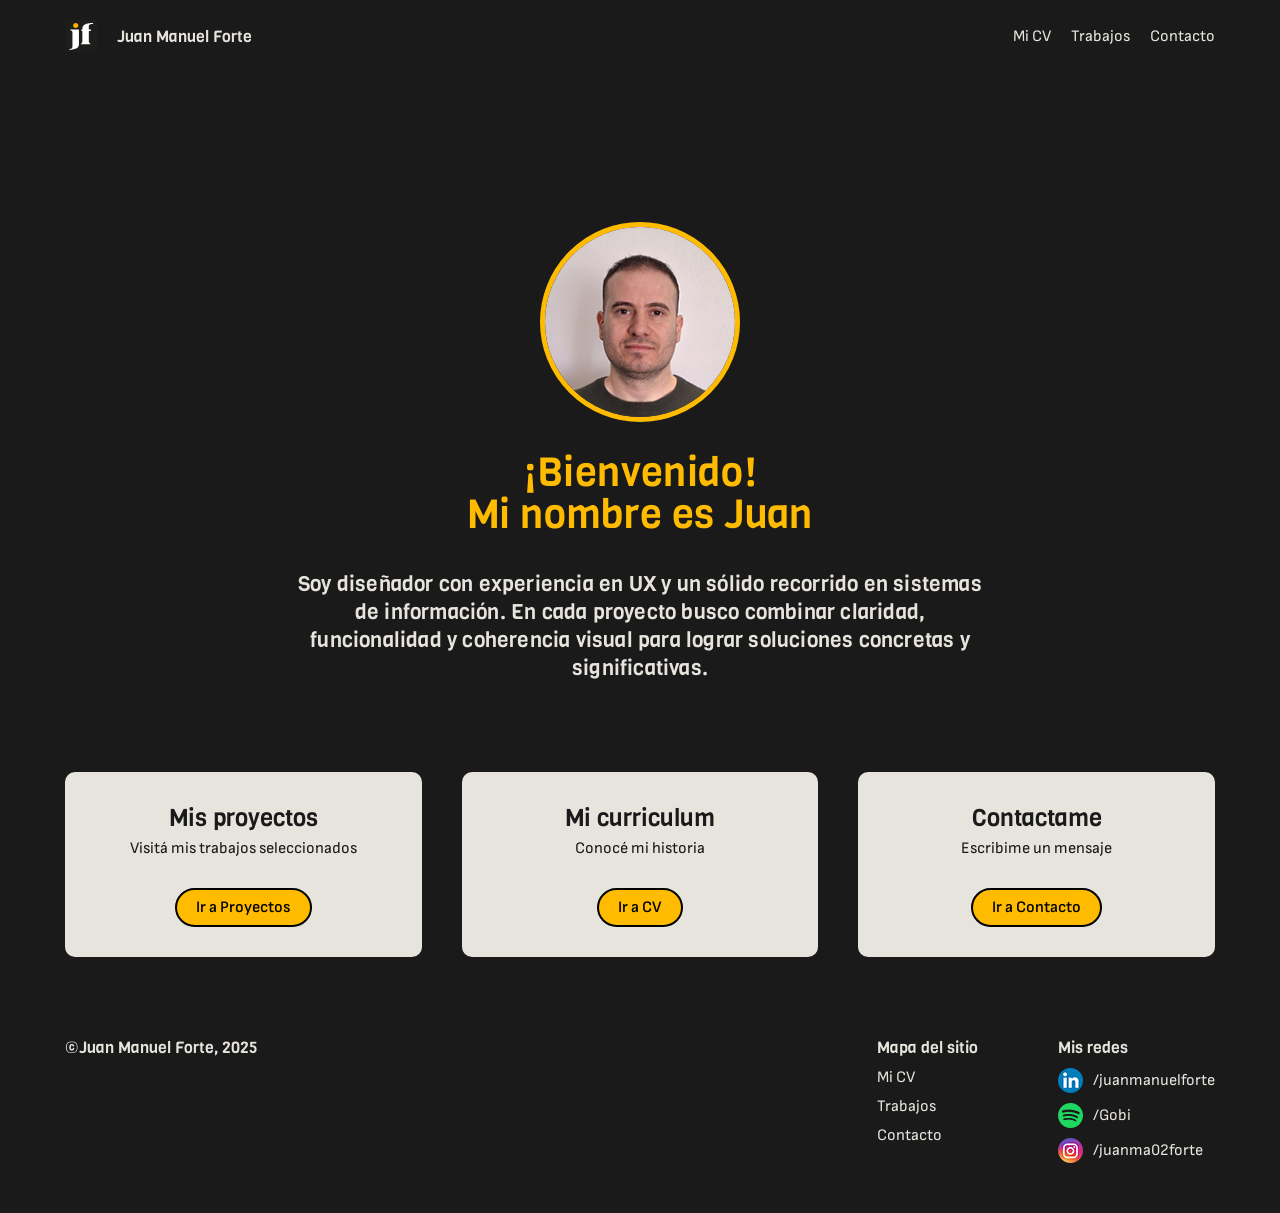
==== commit c96de203: "animacionV1" ====
--- a/index.html
+++ b/index.html
@@ -23,11 +23,19 @@
                 <a href="trabajos.html">Trabajos</a>
                 <a href="contacto.html">Contacto</a>
             </nav>
-        </div>    
+        </div>
     </header>
     <main>
         <section class="hero">
-            <h1 class="h1-home">Acá va la animación</h1>
+            <div class="jm-animacion">
+                <img class="logo-animado" src="img/logo.webp" width="150px" height="150px" alt="logo" />
+                <img class="mifoto" src="img/foto_perfil.jpg" width="200px" height="200px" alt="foto" />
+                <h1 class="h1-animacion">¡Bienvenido!</h1>
+                <h1 class="h1-animacion">Mi nombre es Juan</h1>
+                <h2 class="h2-animacion">Soy diseñador con experiencia en UX y un sólido recorrido en sistemas de información. En cada
+                    proyecto busco combinar claridad, funcionalidad y coherencia visual para lograr soluciones concretas
+                    y significativas.</h2>
+            </div>
         </section>
         <section class="tarjetas">
             <article class="tarjeta">
@@ -49,7 +57,7 @@
     </main>
     <footer>
         <div class="contenedor-footer">
-            <h5>@Juan Manuel Forte, 2025</h5>
+            <h5>©Juan Manuel Forte, 2025</h5>
             <div class="links-footer">
                 <ul>
                     <li>
@@ -71,16 +79,16 @@
                     </li>
                     <li>
                         <img src="img/linkedin_logo.png" width="25px" heigh="25px" alt="Logo linkedin" />
-                        <a href="https://www.linkedin.com/in/juanmanuelforte/">Linkedin</a>
+                        <a href="https://www.linkedin.com/in/juanmanuelforte/">/juanmanuelforte</a>
                     </li>
                     <li>
                         <img src="img/spotify_logo.png" width="25px" heigh="25px" alt="Logo Spotify" />
                         <a
-                            href="https://open.spotify.com/intl-es/album/5ESB9k8uZIxvv5B5M7W0Kl?si=IFUT2nIWQieeMrjZMBl7iA">Spotify</a>
+                            href="https://open.spotify.com/intl-es/album/5ESB9k8uZIxvv5B5M7W0Kl?si=IFUT2nIWQieeMrjZMBl7iA">/Gobi</a>
                     </li>
                     <li>
                         <img src="img/instagram_logo.png" width="25px" heigh="25px" alt="Logo Instagram" />
-                        <a href="https://www.instagram.com/juanma02forte">Instragram</a>
+                        <a href="https://www.instagram.com/juanma02forte">/juanma02forte</a>
                     </li>
                 </ul>
             </div>
--- a/styles.css
+++ b/styles.css
@@ -142,14 +142,6 @@
     padding-right: 20px;
 }
 
-.mifoto {
-    width: 200px;
-    height: 200px;
-    border-radius: 50%;
-    border: 5px solid var(--amarillo1);
-    object-fit: cover;
-}
-
 nav {
     display: flex;
     justify-content: space-around;
@@ -244,8 +236,8 @@
 
 .hero {
     display: flex;
-    height: 333px;
-    align-items: center;
+    align-items: center;
+    margin-bottom: 80px;
 }
 
 .tarjetas {
@@ -638,4 +630,85 @@
     margin: 0;
     padding: 0;
     overflow: hidden;
+}
+
+
+/* animación splash */
+
+.jm-animacion{
+    display: flex;
+    flex-direction: column;
+    align-items: center;
+    justify-content: flex-start;
+ }
+
+  .logo-animado {
+  animation-name: jmfadeInUp;
+  animation-duration: 3500ms;
+  animation-fill-mode: forwards;
+  position: relative;
+  }
+
+  @keyframes jmfadeInUp {
+  0% {
+  opacity: 0;
+  transform: translate3d(0, 100%, 0);
+  }
+  25% {
+  opacity: 1;
+  transform: none;
+  }
+  75% {
+  opacity: 1;
+  transform: none;
+  }
+  100% {
+  opacity: 0;
+  transform: none;
+  }
+  } 
+
+.h1-animacion, .h2-animacion, .mifoto {
+  opacity: 0;
+  animation: fotofadein 4s forwards;
+  animation-delay: 3500ms; /* empiezan cuando la otra se oculta */
+}
+
+@keyframes fotofadein {
+  0%, 10% { opacity: 0; }
+  20%, 100% { opacity: 1; }
+}
+
+.h1-animacion {
+color: var(--amarillo1);
+text-align: center;
+font-family: Viga;
+font-size: 2.5rem;
+font-style: normal;
+font-weight: 400;
+line-height: 2.6rem;
+letter-spacing: 0.4px;
+padding: 0;
+margin: 0;
+}
+
+.h2-animacion {
+color: var(--blanco1);
+text-align: center;
+font-family: Viga;
+font-size: 1.3rem;
+font-style: normal;
+font-weight: 400;
+line-height: 2,08rem; /* 159.091% */
+letter-spacing: 0.2px;
+max-width: 722px;
+}
+
+.mifoto {
+    width: 200px;
+    height: 200px;
+    border-radius: 50%;
+    border: 5px solid var(--amarillo1);
+    object-fit: cover;
+    margin-bottom: 30px;
 }
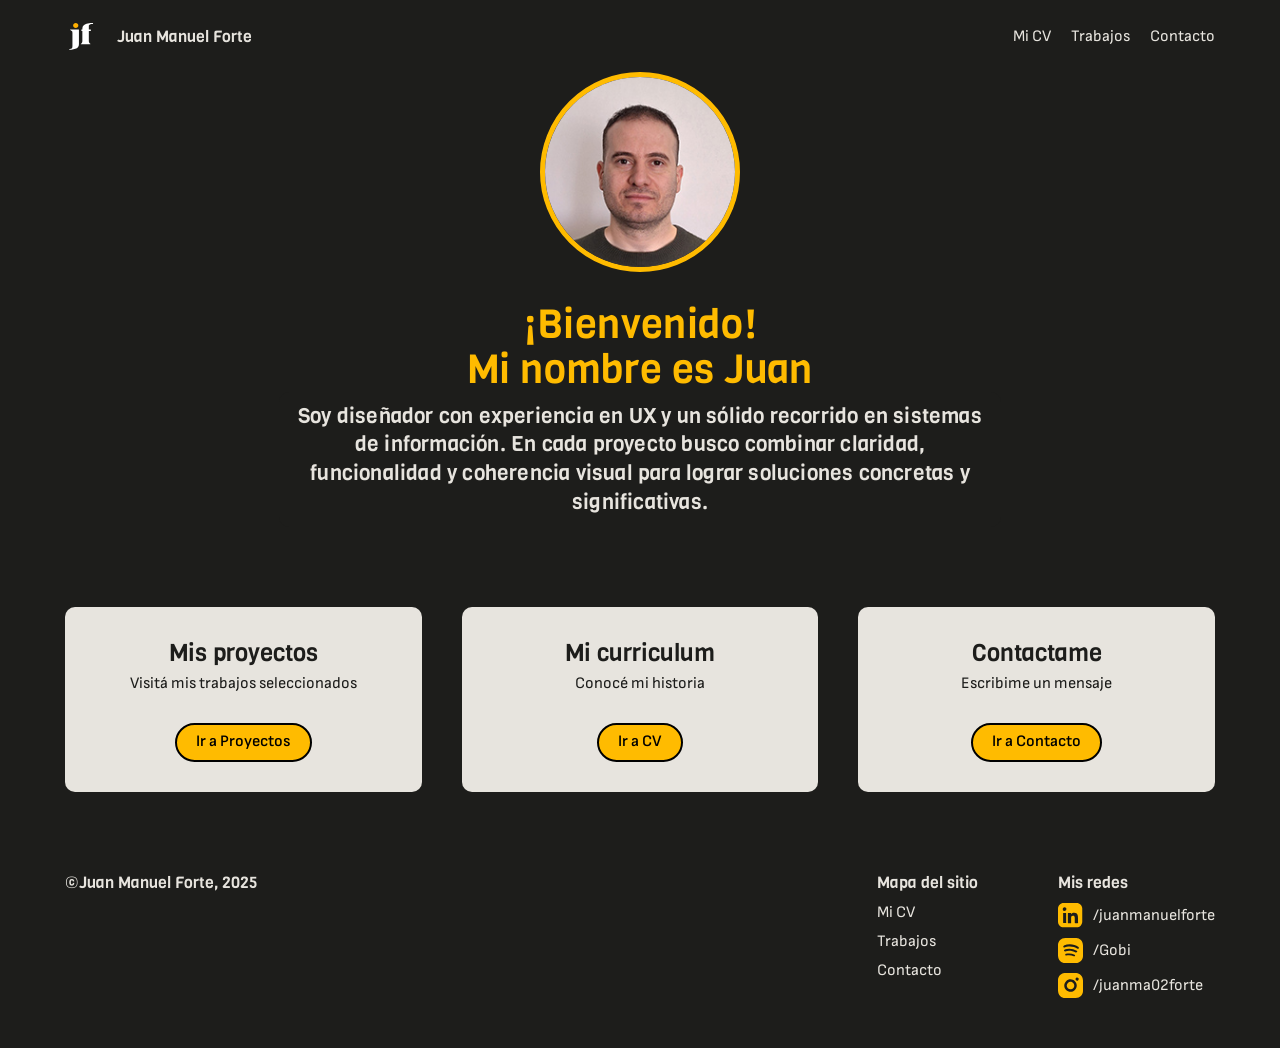
==== commit 8155463e: "home-responsive" ====
--- a/index.html
+++ b/index.html
@@ -3,6 +3,10 @@
 
 <head>
     <meta charset="UTF-8" />
+    <meta name="viewport" content="width=device-width, initial-scale=1.0">
+    <meta name="Description" content="Portfolio de Juan Manuel Forte">
+    <meta name="author" content="Juan Manuel Forte">
+    <meta name="Keywords" content="Juan manuel forte, portfolio, porfolio">
     <title>Portfolio Juan Forte</title>
     <link href="styles.css" rel="stylesheet" type="text/css">
     <link rel="icon" type="image/svg+xml" href="img/favicon.svg">
@@ -15,7 +19,7 @@
     <header>
         <div class="contenedor-header">
             <a href="index.html" class="logo-y-nombre">
-                <img src="img/favicon.svg" width="32px" height="32px" alt="logo" />
+                <img src="img/favicon.svg" width="32" height="32" alt="logo" />
                 <h5>Juan Manuel Forte</h5>
             </a>
             <nav>
@@ -28,8 +32,8 @@
     <main>
         <section class="hero">
             <div class="jm-animacion">
-                <img class="logo-animado" src="img/logo.webp" width="150px" height="150px" alt="logo" />
-                <img class="mifoto" src="img/foto_perfil.jpg" width="200px" height="200px" alt="foto" />
+                <img class="logo-animado" src="img/logo.webp" width="150" height="150" alt="logo" />
+                <img class="mifoto" src="img/foto_perfil.jpg" width="200" height="200" alt="foto" />
                 <h1 class="h1-animacion">¡Bienvenido!</h1>
                 <h1 class="h1-animacion">Mi nombre es Juan</h1>
                 <h2 class="h2-animacion">Soy diseñador con experiencia en UX y un sólido recorrido en sistemas de información. En cada
@@ -59,10 +63,8 @@
         <div class="contenedor-footer">
             <h5>©Juan Manuel Forte, 2025</h5>
             <div class="links-footer">
-                <ul>
-                    <li>
+                <ul class="footer-mapa">
                         <h5>Mapa del sitio</h5>
-                    </li>
                     <li>
                         <a href="mi-cv.html">Mi CV</a>
                     </li>
@@ -73,21 +75,19 @@
                         <a href="contacto.html">Contacto</a>
                     </li>
                 </ul>
-                <ul>
+                <ul class="footer-redes">
+                    <h5>Mis redes</h5>
                     <li>
-                        <h5>Mis redes</h5>
-                    </li>
-                    <li>
-                        <img src="img/linkedin_logo.png" width="25px" heigh="25px" alt="Logo linkedin" />
+                        <img src="img/linkedin_amarillo.svg" width="25" heigh="25" alt="Logo linkedin" />
                         <a href="https://www.linkedin.com/in/juanmanuelforte/">/juanmanuelforte</a>
                     </li>
                     <li>
-                        <img src="img/spotify_logo.png" width="25px" heigh="25px" alt="Logo Spotify" />
+                        <img src="img/spotify-amarillo.svg" width="25" heigh="25" alt="Logo Spotify" />
                         <a
                             href="https://open.spotify.com/intl-es/album/5ESB9k8uZIxvv5B5M7W0Kl?si=IFUT2nIWQieeMrjZMBl7iA">/Gobi</a>
                     </li>
                     <li>
-                        <img src="img/instagram_logo.png" width="25px" heigh="25px" alt="Logo Instagram" />
+                        <img src="img/instagram-amarillo.svg" width="25" heigh="25" alt="Logo Instagram" />
                         <a href="https://www.instagram.com/juanma02forte">/juanma02forte</a>
                     </li>
                 </ul>
--- a/styles.css
+++ b/styles.css
@@ -7,7 +7,7 @@
     --boton-borde: 2px;
     --boton-padding: 0.6rem 1.2rem;
     --boton-font: 16px/1 "Sofia Sans", Roboto, sans-serif;
-    --negro1: #1a1a1a;
+    --negro1: #1d1d1b;
     --amarillo1: #FFBB00;
     --blanco1: rgb(231, 228, 222);
 }
@@ -178,7 +178,7 @@
     background-color: var(--negro1);
     color: var(--amarillo1);
     padding: 10px;
-    margin-top: 25px;
+    /* margin-top: 25px; */
     justify-content: center;
     border-radius: 10px;
 }
@@ -264,6 +264,7 @@
     align-items: center;
     gap: 40px;
     padding: 20px;
+    margin-top: 50px;
 }
 
 .tarjetas-vertical {
@@ -289,25 +290,25 @@
     margin: 0;
 }
 
-.trabajo img { 
+.trabajo img {
     padding-top: 20px;
 }
 
 .trabajo h4 {
-    color:#717171;
+    color: #717171;
     padding: 0;
     margin: 0;
     text-transform: uppercase;
     font-style: italic;
 }
 
-.trabajo div { 
+.trabajo div {
     width: 100%;
     display: flex;
     justify-content: flex-end;
 }
 
-.trabajo a { 
+.trabajo a {
     margin: 28px 0px;
 }
 
@@ -354,6 +355,11 @@
     gap: 40px;
     padding: 20px;
     background-color: var(--blanco1);
+    margin-top: 50px;
+}
+
+.grilla3060 article {
+    margin-bottom: 30px;
 }
 
 .izquierda {
@@ -372,17 +378,6 @@
     text-wrap: balance;
 }
 
-.contacto-izq {
-    flex: 1;
-    background-color: var(--negro1);
-    border-radius: 10px;
-}
-
-.contacto-der {
-    flex: 1;
-    text-wrap: balance;
-}
-
 .art-derecha {
     display: flex;
     flex-direction: column;
@@ -391,7 +386,7 @@
     line-height: 1.3rem;
 }
 
-.art-derecha h3{
+.art-derecha h3 {
     padding-top: 12px;
 }
 
@@ -452,48 +447,6 @@
     font-weight: 400;
     font-style: italic;
     text-decoration: none;
-}
-
-
-form {
-    width: 100%;
-    height: auto;
-    display: flex;
-    flex-direction: column;
-}
-
-form div {
-    height: auto;
-    padding-right: 20px;
-    padding-left: 20px;
-    display: flex;
-}
-
-label {
-    display: block;
-    height: 30px;
-}
-
-input {
-    background-color: var(--blanco1);
-    width: 100%;
-    margin-bottom: 15%;
-}
-
-.campo {
-    display: flex;
-    flex-direction: column;
-}
-
-.radiobutton {
-    display: flex;
-    width: 100%;
-    justify-content: space-between;
-    gap: 20px;
-}
-
-input[type=radio] {
-    width: auto;
 }
 
 .container {
@@ -607,7 +560,7 @@
 }
 
 .contenedor-texto h4 {
-    color:#717171;
+    color: #717171;
     padding: 0;
     margin: 0;
     text-transform: uppercase;
@@ -635,73 +588,88 @@
 
 /* animación splash */
 
-.jm-animacion{
+.jm-animacion {
     display: flex;
     flex-direction: column;
     align-items: center;
     justify-content: flex-start;
- }
-
-  .logo-animado {
-  animation-name: jmfadeInUp;
-  animation-duration: 3500ms;
-  animation-fill-mode: forwards;
-  position: relative;
-  }
-
-  @keyframes jmfadeInUp {
-  0% {
-  opacity: 0;
-  transform: translate3d(0, 100%, 0);
-  }
-  25% {
-  opacity: 1;
-  transform: none;
-  }
-  75% {
-  opacity: 1;
-  transform: none;
-  }
-  100% {
-  opacity: 0;
-  transform: none;
-  }
-  } 
-
-.h1-animacion, .h2-animacion, .mifoto {
-  opacity: 0;
-  animation: fotofadein 4s forwards;
-  animation-delay: 3500ms; /* empiezan cuando la otra se oculta */
+}
+
+.logo-animado {
+    animation-name: jmfadeInUp;
+    animation-duration: 3500ms;
+    animation-fill-mode: forwards;
+    position: absolute;
+    margin-top: 40px;
+}
+
+@keyframes jmfadeInUp {
+    0% {
+        opacity: 0;
+        transform: translate3d(0, 300%, 0);
+    }
+
+    25% {
+        opacity: 1;
+        transform: none;
+    }
+
+    75% {
+        opacity: 1;
+        transform: none;
+    }
+
+    100% {
+        opacity: 0;
+        transform: none;
+    }
+}
+
+.h1-animacion,
+.h2-animacion,
+.mifoto {
+    opacity: 0;
+    animation: fotofadein 4s forwards;
+    animation-delay: 3500ms;
+    /* empiezan cuando la otra se oculta */
 }
 
 @keyframes fotofadein {
-  0%, 10% { opacity: 0; }
-  20%, 100% { opacity: 1; }
+
+    0%,
+    10% {
+        opacity: 0;
+    }
+
+    20%,
+    100% {
+        opacity: 1;
+    }
 }
 
 .h1-animacion {
-color: var(--amarillo1);
-text-align: center;
-font-family: Viga;
-font-size: 2.5rem;
-font-style: normal;
-font-weight: 400;
-line-height: 2.6rem;
-letter-spacing: 0.4px;
-padding: 0;
-margin: 0;
+    color: var(--amarillo1);
+    text-align: center;
+    font-family: Viga;
+    font-size: 2.5rem;
+    font-style: normal;
+    font-weight: 400;
+    line-height: 2.8rem;
+    letter-spacing: 0.4px;
+    padding: 0;
+    margin: 0;
 }
 
 .h2-animacion {
-color: var(--blanco1);
-text-align: center;
-font-family: Viga;
-font-size: 1.3rem;
-font-style: normal;
-font-weight: 400;
-line-height: 2,08rem; /* 159.091% */
-letter-spacing: 0.2px;
-max-width: 722px;
+    color: var(--blanco1);
+    text-align: center;
+    font-family: Viga;
+    font-size: 1.3rem;
+    font-style: normal;
+    font-weight: 400;
+    line-height: 1.8rem;
+    letter-spacing: 0.2px;
+    max-width: 722px;
 }
 
 .mifoto {
@@ -711,4 +679,232 @@
     border: 5px solid var(--amarillo1);
     object-fit: cover;
     margin-bottom: 30px;
+}
+
+.contacto-izq {
+    flex: 1;
+    background-color: var(--negro1);
+    border-radius: 10px;
+    padding: 20px 0;
+    display: flex;
+    flex-direction: column;
+    align-items: center;
+    gap: 25px;
+}
+
+.info-contacto {
+    display: flex;
+    flex-direction: column;
+    gap: 5px;
+}
+
+.info-contacto h3,
+.contacto-izq h3 {
+    color: var(--blanco1);
+    font-family: "Sofia Sans";
+    font-size: 1.15rem;
+    font-style: normal;
+    font-weight: 400;
+    line-height: 1.9rem;
+}
+
+.contacto-izq div {
+    display: flex;
+    flex-direction: column;
+    /* gap:5px; */
+    align-items: center;
+}
+
+.contacto-izq h4 {
+    color: #8d8d8d;
+    padding: 0;
+    margin: 0;
+    text-transform: uppercase;
+    font-style: italic;
+}
+
+.redes-contacto,
+.info-contacto li {
+    display: flex;
+    gap: 15px;
+    align-items: center;
+}
+
+.contacto-der {
+    flex: 1;
+    padding-top: 40px;
+    /* text-wrap: balance; */
+}
+
+
+/* css del formulario */
+
+form {
+    width: 100%;
+    height: auto;
+    display: flex;
+    flex-direction: column;
+}
+
+form div {
+    display: flex;
+    gap: 40px;
+    width: 100%;
+}
+
+.campo p,
+label {
+    display: block;
+    height: 25px;
+}
+
+input {
+    background-color: var(--blanco1);
+    width: 100%;
+    margin-top: 15px;
+    border-bottom: 1px solid #000;
+    border-top: 0px;
+    border-left: 0px;
+    border-right: 0px;
+}
+
+.campo {
+    display: flex;
+    flex: 1;
+    flex-direction: column;
+    margin-bottom: 50px;
+    gap: unset;
+}
+
+.contacto-der textarea {
+    background-color: var(--blanco1);
+    width: 100%;
+    margin-bottom: 15%;
+    border-bottom: 1px solid #000;
+    border-top: 0px;
+    border-left: 0px;
+    border-right: 0px;
+    min-height: 100px;
+    resize: vertical;
+}
+
+.radiobutton {
+    display: flex;
+    width: 100%;
+    justify-content: flex-start;
+    gap: 120px;
+}
+
+input[type=radio] {
+    width: auto;
+    margin-right: 8px;
+}
+
+@media screen and (max-width: 600px) {
+
+    .contenedor-header {
+        display: flex;
+        width: 100%;
+        justify-content: space-evenly;
+        font-size: 1.7rem;
+    }
+
+    .contenedor-header img,.footer-redes img {
+        width: 50px;
+        height: 50px;
+    }
+
+    .contenedor-header nav {
+        display: flex;
+        width: 100%;
+        justify-content: space-around;
+    }
+
+    .contenedor-header h5 {
+        display: none;
+    }
+
+    .h1-animacion {
+        font-size: 3rem;
+        line-height: 3.4rem;
+    }
+
+    .h2-animacion {
+        font-size: 1.6rem;
+        line-height: 2.2rem;
+        font-weight: 350;
+
+    }
+
+    .hero {
+        display: flex;
+        align-items: center;
+        margin-bottom: 80px;
+        margin-top: 40px;
+    }
+
+    .tarjetas {
+        display: flex;
+        align-items: stretch;
+        width: 100%;
+        gap: 10px;
+        padding: 2%;
+        flex-direction: column;
+    }
+
+    .tarjeta {
+        display: flex;
+        height: 100%;
+        align-items: center;
+    }
+
+    .h2-home {
+        font-size: 2.2rem;
+    }
+
+    p {
+        text-align: center;
+        font-size: 1.5rem;
+
+    }
+
+    .boton {
+        font-size: 1.8rem;
+    }
+
+    .contenedor-footer {
+        display: flex;
+        align-items: center;
+        width: 100%;
+        gap: 10px;
+        padding: 2%;
+        flex-direction: column;
+    }
+
+    .contenedor-footer h5 {
+        font-size: 1.5rem;
+
+    }
+
+    .footer-mapa {
+        display: none;
+    }
+
+    .links-footer a,
+    .links-footer h5 {
+        display: none;
+    }
+
+    .links-footer ul {
+        display: flex;
+        flex-direction: row;
+        justify-content: space-evenly;
+    }
+
+    .links-footer {
+        display: flex;
+        flex-direction: column;
+        width: 100%;
+        gap:20px;
+    }
 }
